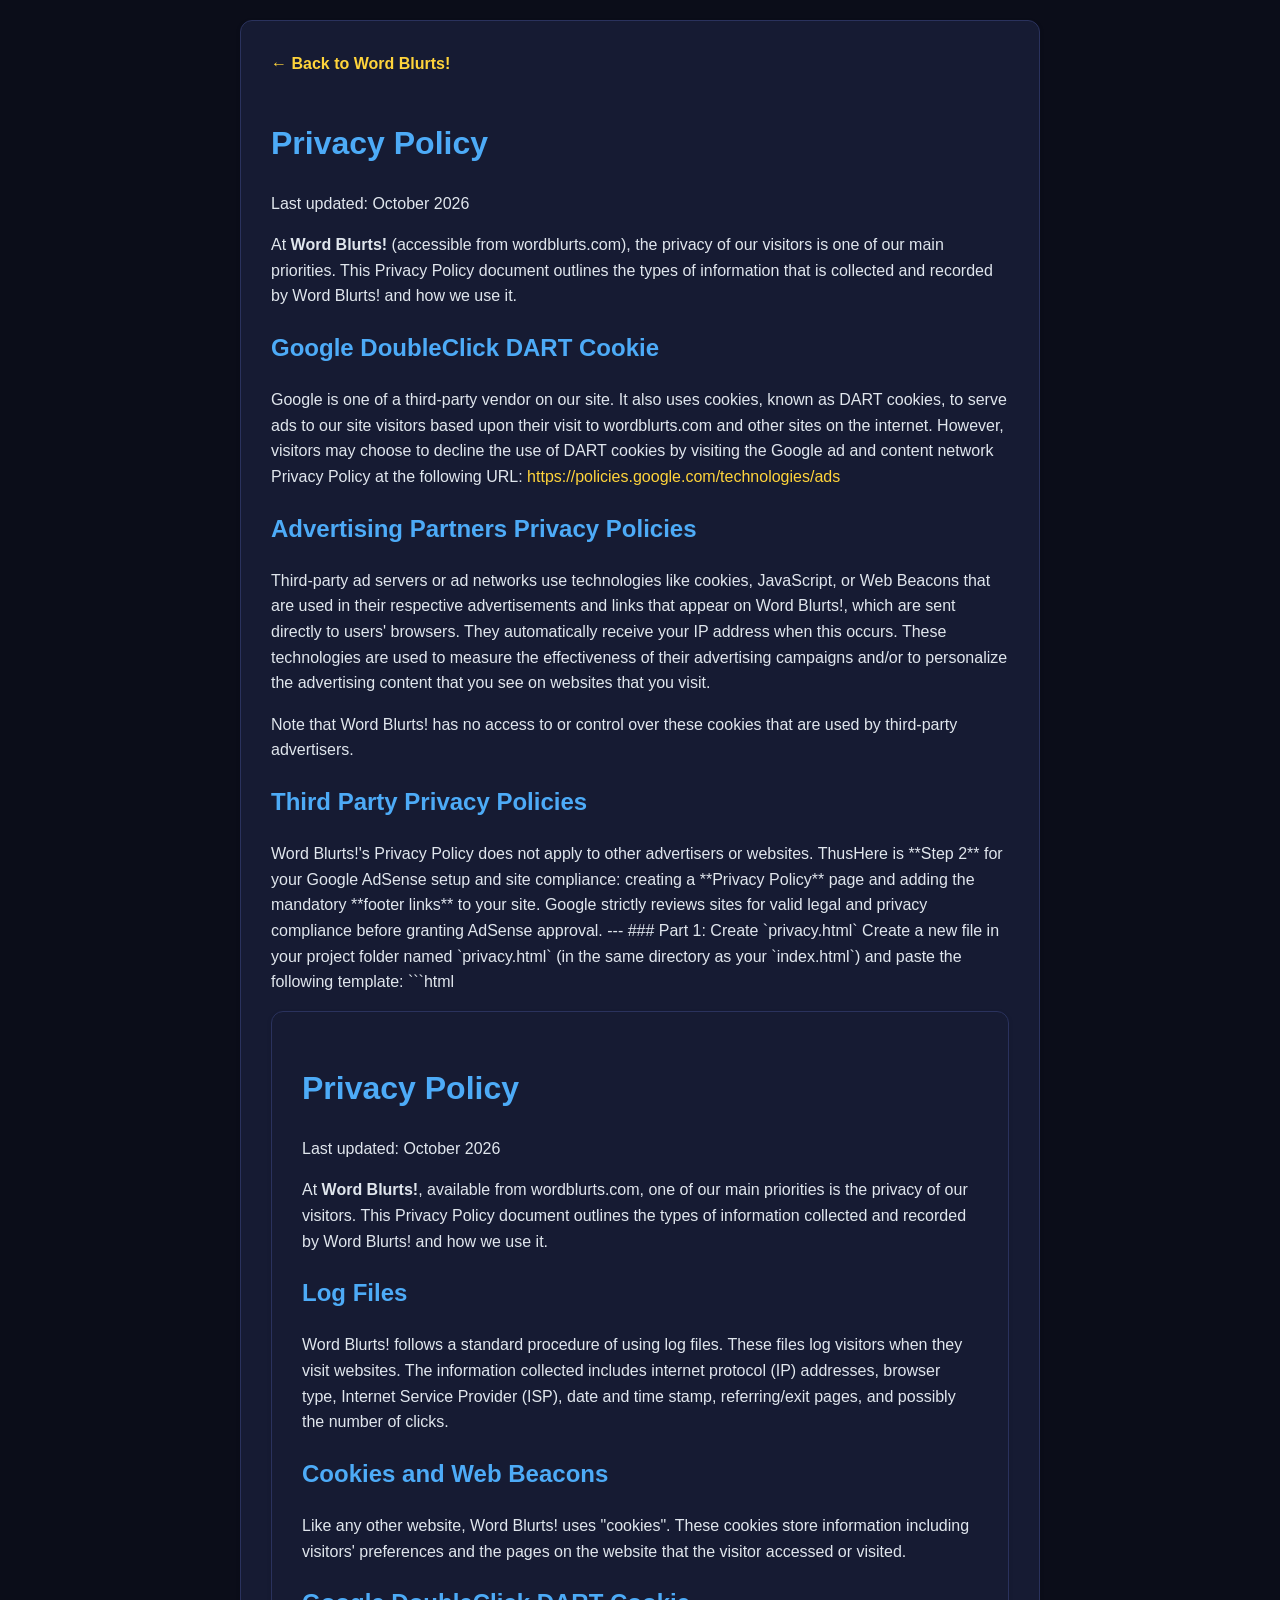
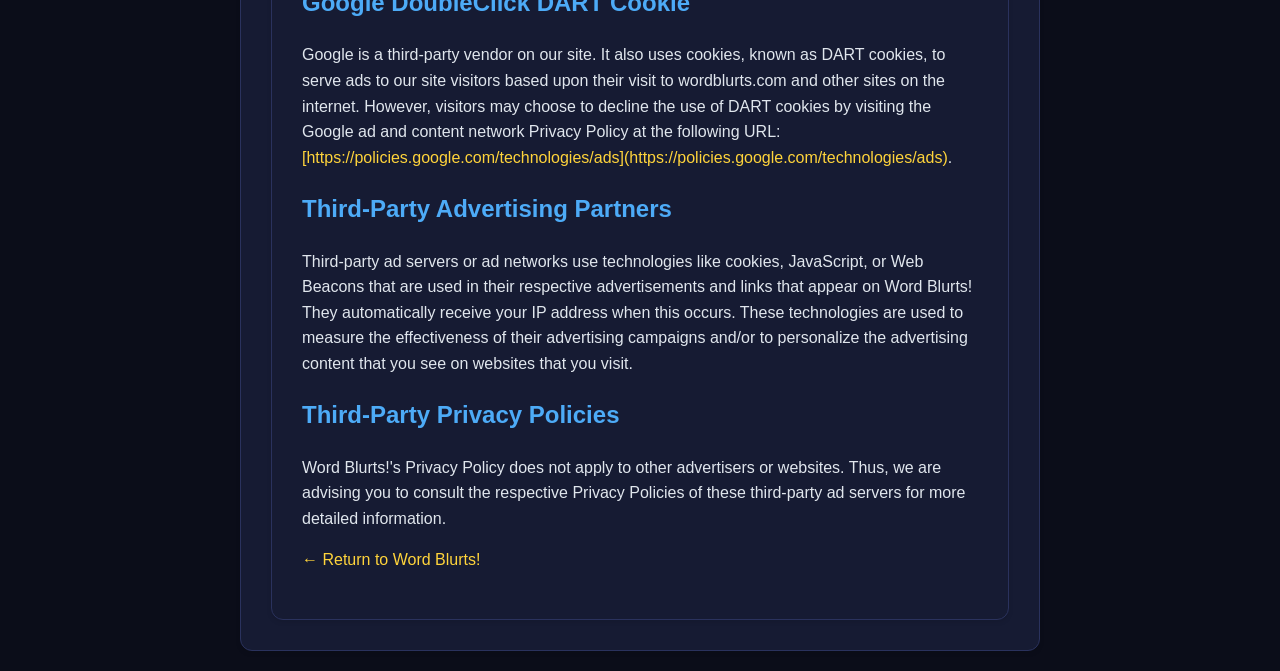
==== privacy.html @ 50aba43f "Add files via upload" ====
<!DOCTYPE html>
<html lang="en">
<head>
    <meta charset="UTF-8">
    <meta name="viewport" content="width=device-width, initial-scale=1.0">
    <title>Privacy Policy - Word Blurts!</title>
    <style>
        body {
            font-family: Arial, sans-serif;
            line-height: 1.6;
            color: #333;
            max-width: 800px;
            margin: 0 auto;
            padding: 20px;
            background-color: #f9f9f9;
        }
        .container {
            background: #fff;
            padding: 30px;
            border-radius: 8px;
            box-shadow: 0 2px 5px rgba(0,0,0,0.1);
        }
        h1, h2 { color: #1a1a1a; }
        a { color: #0066cc; text-decoration: none; }
        a:hover { text-decoration: underline; }
        .back-link { display: inline-block; margin-bottom: 20px; font-weight: bold; }
    </style>
</head>
<body>
    <div class="container">
        <a href="index.html" class="back-link">&larr; Back to Word Blurts!</a>
        
        <h1>Privacy Policy</h1>
        <p>Last updated: October 2026</p>

        <p>At <strong>Word Blurts!</strong> (accessible from wordblurts.com), the privacy of our visitors is one of our main priorities. This Privacy Policy document outlines the types of information that is collected and recorded by Word Blurts! and how we use it.</p>

        <h2>Google DoubleClick DART Cookie</h2>
        <p>Google is one of a third-party vendor on our site. It also uses cookies, known as DART cookies, to serve ads to our site visitors based upon their visit to wordblurts.com and other sites on the internet. However, visitors may choose to decline the use of DART cookies by visiting the Google ad and content network Privacy Policy at the following URL: <a href="https://policies.google.com/technologies/ads" target="_blank" rel="noopener">https://policies.google.com/technologies/ads</a></p>

        <h2>Advertising Partners Privacy Policies</h2>
        <p>Third-party ad servers or ad networks use technologies like cookies, JavaScript, or Web Beacons that are used in their respective advertisements and links that appear on Word Blurts!, which are sent directly to users' browsers. They automatically receive your IP address when this occurs. These technologies are used to measure the effectiveness of their advertising campaigns and/or to personalize the advertising content that you see on websites that you visit.</p>
        <p>Note that Word Blurts! has no access to or control over these cookies that are used by third-party advertisers.</p>

        <h2>Third Party Privacy Policies</h2>
        <p>Word Blurts!'s Privacy Policy does not apply to other advertisers or websites. ThusHere is **Step 2** for your Google AdSense setup and site compliance: creating a **Privacy Policy** page and adding the mandatory **footer links** to your site.

Google strictly reviews sites for valid legal and privacy compliance before granting AdSense approval.

---

### Part 1: Create `privacy.html`

Create a new file in your project folder named `privacy.html` (in the same directory as your `index.html`) and paste the following template:

```html
<!DOCTYPE html>
<html lang="en">
<head>
  <meta charset="UTF-8">
  <meta name="viewport" content="width=device-width, initial-scale=1.0">
  <title>Privacy Policy - Word Blurts!</title>
  <style>
    body {
      font-family: Arial, sans-serif;
      line-height: 1.6;
      color: #333;
      max-width: 800px;
      margin: 0 auto;
      padding: 20px;
      background-color: #0b0d19;
      color: #e0e6ed;
    }
    h1, h2 { color: #4dabf7; }
    a { color: #ffd43b; text-decoration: none; }
    a:hover { text-decoration: underline; }
    .container {
      background-color: #161b33;
      padding: 30px;
      border-radius: 12px;
      border: 1px solid #2a325d;
    }
  </style>
</head>
<body>
  <div class="container">
    <h1>Privacy Policy</h1>
    <p>Last updated: October 2026</p>

    <p>At <strong>Word Blurts!</strong>, available from wordblurts.com, one of our main priorities is the privacy of our visitors. This Privacy Policy document outlines the types of information collected and recorded by Word Blurts! and how we use it.</p>

    <h2>Log Files</h2>
    <p>Word Blurts! follows a standard procedure of using log files. These files log visitors when they visit websites. The information collected includes internet protocol (IP) addresses, browser type, Internet Service Provider (ISP), date and time stamp, referring/exit pages, and possibly the number of clicks.</p>

    <h2>Cookies and Web Beacons</h2>
    <p>Like any other website, Word Blurts! uses "cookies". These cookies store information including visitors' preferences and the pages on the website that the visitor accessed or visited.</p>

    <h2>Google DoubleClick DART Cookie</h2>
    <p>Google is a third-party vendor on our site. It also uses cookies, known as DART cookies, to serve ads to our site visitors based upon their visit to wordblurts.com and other sites on the internet. However, visitors may choose to decline the use of DART cookies by visiting the Google ad and content network Privacy Policy at the following URL: <a href="[https://policies.google.com/technologies/ads](https://policies.google.com/technologies/ads)" target="_blank" rel="noopener noreferrer">[https://policies.google.com/technologies/ads](https://policies.google.com/technologies/ads)</a>.</p>

    <h2>Third-Party Advertising Partners</h2>
    <p>Third-party ad servers or ad networks use technologies like cookies, JavaScript, or Web Beacons that are used in their respective advertisements and links that appear on Word Blurts! They automatically receive your IP address when this occurs. These technologies are used to measure the effectiveness of their advertising campaigns and/or to personalize the advertising content that you see on websites that you visit.</p>

    <h2>Third-Party Privacy Policies</h2>
    <p>Word Blurts!'s Privacy Policy does not apply to other advertisers or websites. Thus, we are advising you to consult the respective Privacy Policies of these third-party ad servers for more detailed information.</p>

    <p><a href="index.html">&larr; Return to Word Blurts!</a></p>
  </div>
</body>
</html>
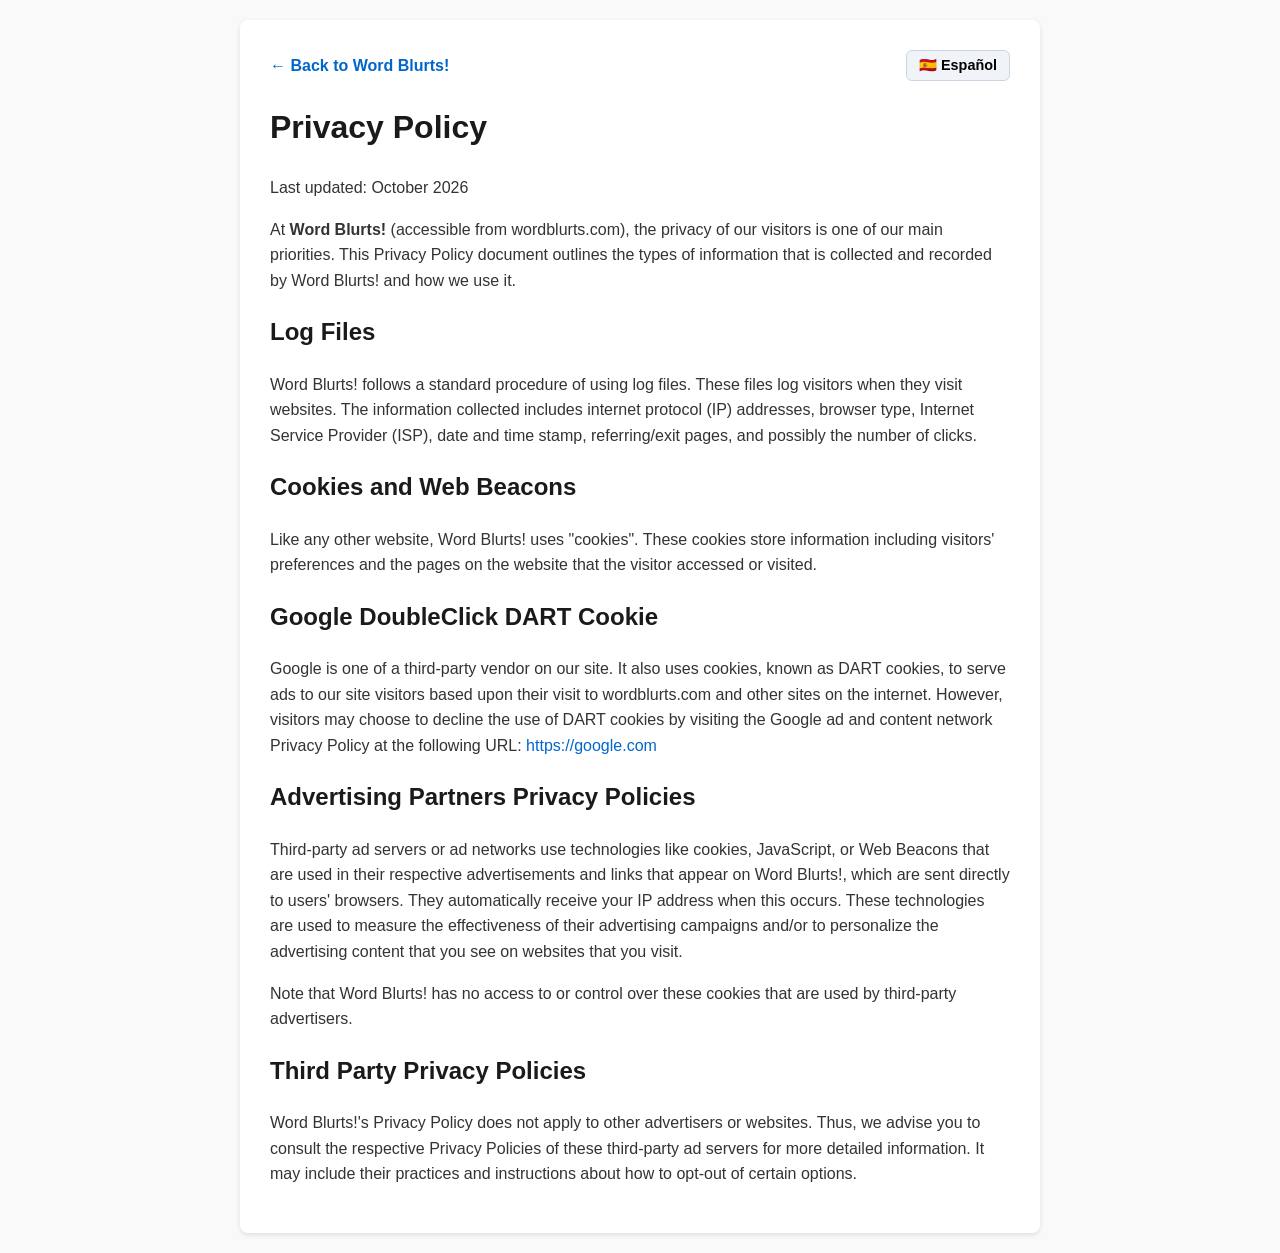
==== commit 31c8fd11: "Update privacy.html" ====
--- a/privacy.html
+++ b/privacy.html
@@ -20,91 +20,110 @@
             border-radius: 8px;
             box-shadow: 0 2px 5px rgba(0,0,0,0.1);
         }
+        .top-bar {
+            display: flex;
+            justify-content: space-between;
+            align-items: center;
+            margin-bottom: 20px;
+        }
         h1, h2 { color: #1a1a1a; }
         a { color: #0066cc; text-decoration: none; }
         a:hover { text-decoration: underline; }
-        .back-link { display: inline-block; margin-bottom: 20px; font-weight: bold; }
+        .back-link { font-weight: bold; }
+        .lang-btn {
+            background: #f0f4f8;
+            border: 1px solid #cbd5e1;
+            border-radius: 6px;
+            padding: 6px 12px;
+            font-size: 0.9rem;
+            cursor: pointer;
+            font-weight: bold;
+        }
+        .lang-btn:hover { background: #e2e8f0; }
     </style>
 </head>
 <body>
-    <div class="container">
-        <a href="index.html" class="back-link">&larr; Back to Word Blurts!</a>
-        
-        <h1>Privacy Policy</h1>
-        <p>Last updated: October 2026</p>
+    <div class="container" id="privacy-content">
+        <div class="top-bar">
+            <a href="index.html" class="back-link" id="back-link">&larr; Back to Word Blurts!</a>
+            <button class="lang-btn" id="lang-btn" onclick="togglePageLang()">🇪🇸 Español</button>
+        </div>
 
-        <p>At <strong>Word Blurts!</strong> (accessible from wordblurts.com), the privacy of our visitors is one of our main priorities. This Privacy Policy document outlines the types of information that is collected and recorded by Word Blurts! and how we use it.</p>
+        <div id="privacy-body"></div>
+    </div>
 
-        <h2>Google DoubleClick DART Cookie</h2>
-        <p>Google is one of a third-party vendor on our site. It also uses cookies, known as DART cookies, to serve ads to our site visitors based upon their visit to wordblurts.com and other sites on the internet. However, visitors may choose to decline the use of DART cookies by visiting the Google ad and content network Privacy Policy at the following URL: <a href="https://policies.google.com/technologies/ads" target="_blank" rel="noopener">https://policies.google.com/technologies/ads</a></p>
+    <script>
+        let pageLang = localStorage.getItem("wordblurts_lang") || "en";
 
-        <h2>Advertising Partners Privacy Policies</h2>
-        <p>Third-party ad servers or ad networks use technologies like cookies, JavaScript, or Web Beacons that are used in their respective advertisements and links that appear on Word Blurts!, which are sent directly to users' browsers. They automatically receive your IP address when this occurs. These technologies are used to measure the effectiveness of their advertising campaigns and/or to personalize the advertising content that you see on websites that you visit.</p>
-        <p>Note that Word Blurts! has no access to or control over these cookies that are used by third-party advertisers.</p>
+        function renderPrivacyPage() {
+            const isEs = (pageLang === "es");
+            document.documentElement.lang = isEs ? "es" : "en";
+            document.title = isEs ? "Política de Privacidad - Word Blurts!" : "Privacy Policy - Word Blurts!";
 
-        <h2>Third Party Privacy Policies</h2>
-        <p>Word Blurts!'s Privacy Policy does not apply to other advertisers or websites. ThusHere is **Step 2** for your Google AdSense setup and site compliance: creating a **Privacy Policy** page and adding the mandatory **footer links** to your site.
+            const backLink = document.getElementById("back-link");
+            const langBtn = document.getElementById("lang-btn");
+            const bodyDiv = document.getElementById("privacy-body");
 
-Google strictly reviews sites for valid legal and privacy compliance before granting AdSense approval.
+            if (backLink) backLink.innerHTML = isEs ? "&larr; Volver a Word Blurts!" : "&larr; Back to Word Blurts!";
+            if (langBtn) langBtn.textContent = isEs ? "🇺🇸 English" : "🇪🇸 Español";
 
----
+            if (bodyDiv && isEs) {
+                bodyDiv.innerHTML = `
+                    <h1>Política de Privacidad</h1>
+                    <p>Última actualización: Octubre de 2026</p>
 
-### Part 1: Create `privacy.html`
+                    <p>En <strong>Word Blurts!</strong> (accesible desde wordblurts.com), la privacidad de nuestros visitantes es una de nuestras principales prioridades. Este documento de Política de Privacidad describe los tipos de información que Word Blurts! recopila y registra, y cómo la utilizamos.</p>
 
-Create a new file in your project folder named `privacy.html` (in the same directory as your `index.html`) and paste the following template:
+                    <h2>Archivos de Registro</h2>
+                    <p>Word Blurts! sigue un procedimiento estándar de uso de archivos de registro. Estos archivos registran a los visitantes cuando visitan sitios web. La información recopilada incluye direcciones de protocolo de Internet (IP), tipo de navegador, proveedor de servicios de Internet (ISP), marca de fecha y hora, páginas de referencia o salida y, posiblemente, el número de clics.</p>
 
-```html
-<!DOCTYPE html>
-<html lang="en">
-<head>
-  <meta charset="UTF-8">
-  <meta name="viewport" content="width=device-width, initial-scale=1.0">
-  <title>Privacy Policy - Word Blurts!</title>
-  <style>
-    body {
-      font-family: Arial, sans-serif;
-      line-height: 1.6;
-      color: #333;
-      max-width: 800px;
-      margin: 0 auto;
-      padding: 20px;
-      background-color: #0b0d19;
-      color: #e0e6ed;
-    }
-    h1, h2 { color: #4dabf7; }
-    a { color: #ffd43b; text-decoration: none; }
-    a:hover { text-decoration: underline; }
-    .container {
-      background-color: #161b33;
-      padding: 30px;
-      border-radius: 12px;
-      border: 1px solid #2a325d;
-    }
-  </style>
-</head>
-<body>
-  <div class="container">
-    <h1>Privacy Policy</h1>
-    <p>Last updated: October 2026</p>
+                    <h2>Cookies y Balizas Web</h2>
+                    <p>Como cualquier otro sitio web, Word Blurts! utiliza "cookies". Estas cookies almacenan información que incluye las preferencias de los visitantes y las páginas del sitio web a las que el visitante accedió o visitó.</p>
 
-    <p>At <strong>Word Blurts!</strong>, available from wordblurts.com, one of our main priorities is the privacy of our visitors. This Privacy Policy document outlines the types of information collected and recorded by Word Blurts! and how we use it.</p>
+                    <h2>Cookie DART de Google DoubleClick</h2>
+                    <p>Google es uno de los proveedores externos en nuestro sitio. También utiliza cookies, conocidas como cookies DART, para mostrar anuncios a los visitantes de nuestro sitio en función de su visita a wordblurts.com y otros sitios en Internet. Sin embargo, los visitantes pueden optar por rechazar el uso de las cookies DART visitando la Política de Privacidad de la red de contenido y anuncios de Google en la siguiente URL: <a href="https://google.com" target="_blank" rel="noopener noreferrer">https://google.com</a></p>
 
-    <h2>Log Files</h2>
-    <p>Word Blurts! follows a standard procedure of using log files. These files log visitors when they visit websites. The information collected includes internet protocol (IP) addresses, browser type, Internet Service Provider (ISP), date and time stamp, referring/exit pages, and possibly the number of clicks.</p>
+                    <h2>Políticas de Privacidad de Socios Publicitarios</h2>
+                    <p>Los servidores de anuncios o redes publicitarias de terceros utilizan tecnologías como cookies, JavaScript o balizas web en sus respectivos anuncios y enlaces que aparecen en Word Blurts!, los cuales se envían directamente a los navegadores de los usuarios. Reciben automáticamente su dirección IP cuando esto ocurre. Estas tecnologías se utilizan para medir la efectividad de sus campañas publicitarias y/o personalizar el contenido publicitario que ve en los sitios web que visita.</p>
+                    <p>Tenga en cuenta que Word Blurts! no tiene acceso ni control sobre estas cookies que utilizan los anunciantes externos.</p>
 
-    <h2>Cookies and Web Beacons</h2>
-    <p>Like any other website, Word Blurts! uses "cookies". These cookies store information including visitors' preferences and the pages on the website that the visitor accessed or visited.</p>
+                    <h2>Políticas de Privacidad de Terceros</h2>
+                    <p>La Política de Privacidad de Word Blurts! no se aplica a otros anunciantes o sitios web. Por lo tanto, le recomendamos consultar las respectivas Políticas de Privacidad de estos servidores de anuncios de terceros para obtener información más detallada, incluidas sus prácticas e instrucciones sobre cómo excluirse de ciertas opciones.</p>
+                `;
+            }
+            else if (bodyDiv) {
+                bodyDiv.innerHTML = `
+                    <h1>Privacy Policy</h1>
+                    <p>Last updated: October 2026</p>
 
-    <h2>Google DoubleClick DART Cookie</h2>
-    <p>Google is a third-party vendor on our site. It also uses cookies, known as DART cookies, to serve ads to our site visitors based upon their visit to wordblurts.com and other sites on the internet. However, visitors may choose to decline the use of DART cookies by visiting the Google ad and content network Privacy Policy at the following URL: <a href="[https://policies.google.com/technologies/ads](https://policies.google.com/technologies/ads)" target="_blank" rel="noopener noreferrer">[https://policies.google.com/technologies/ads](https://policies.google.com/technologies/ads)</a>.</p>
+                    <p>At <strong>Word Blurts!</strong> (accessible from wordblurts.com), the privacy of our visitors is one of our main priorities. This Privacy Policy document outlines the types of information that is collected and recorded by Word Blurts! and how we use it.</p>
 
-    <h2>Third-Party Advertising Partners</h2>
-    <p>Third-party ad servers or ad networks use technologies like cookies, JavaScript, or Web Beacons that are used in their respective advertisements and links that appear on Word Blurts! They automatically receive your IP address when this occurs. These technologies are used to measure the effectiveness of their advertising campaigns and/or to personalize the advertising content that you see on websites that you visit.</p>
+                    <h2>Log Files</h2>
+                    <p>Word Blurts! follows a standard procedure of using log files. These files log visitors when they visit websites. The information collected includes internet protocol (IP) addresses, browser type, Internet Service Provider (ISP), date and time stamp, referring/exit pages, and possibly the number of clicks.</p>
 
-    <h2>Third-Party Privacy Policies</h2>
-    <p>Word Blurts!'s Privacy Policy does not apply to other advertisers or websites. Thus, we are advising you to consult the respective Privacy Policies of these third-party ad servers for more detailed information.</p>
+                    <h2>Cookies and Web Beacons</h2>
+                    <p>Like any other website, Word Blurts! uses "cookies". These cookies store information including visitors' preferences and the pages on the website that the visitor accessed or visited.</p>
 
-    <p><a href="index.html">&larr; Return to Word Blurts!</a></p>
-  </div>
+                    <h2>Google DoubleClick DART Cookie</h2>
+                    <p>Google is one of a third-party vendor on our site. It also uses cookies, known as DART cookies, to serve ads to our site visitors based upon their visit to wordblurts.com and other sites on the internet. However, visitors may choose to decline the use of DART cookies by visiting the Google ad and content network Privacy Policy at the following URL: <a href="https://google.com" target="_blank" rel="noopener noreferrer">https://google.com</a></p>
+
+                    <h2>Advertising Partners Privacy Policies</h2>
+                    <p>Third-party ad servers or ad networks use technologies like cookies, JavaScript, or Web Beacons that are used in their respective advertisements and links that appear on Word Blurts!, which are sent directly to users' browsers. They automatically receive your IP address when this occurs. These technologies are used to measure the effectiveness of their advertising campaigns and/or to personalize the advertising content that you see on websites that you visit.</p>
+                    <p>Note that Word Blurts! has no access to or control over these cookies that are used by third-party advertisers.</p>
+
+                    <h2>Third Party Privacy Policies</h2>
+                    <p>Word Blurts!'s Privacy Policy does not apply to other advertisers or websites. Thus, we advise you to consult the respective Privacy Policies of these third-party ad servers for more detailed information. It may include their practices and instructions about how to opt-out of certain options.</p>
+                `;
+            }
+        }
+
+        function togglePageLang() {
+            pageLang = (pageLang === "es") ? "en" : "es";
+            localStorage.setItem("wordblurts_lang", pageLang);
+            renderPrivacyPage();
+        }
+
+        renderPrivacyPage();
+    </script>
 </body>
-</html>+</html>
